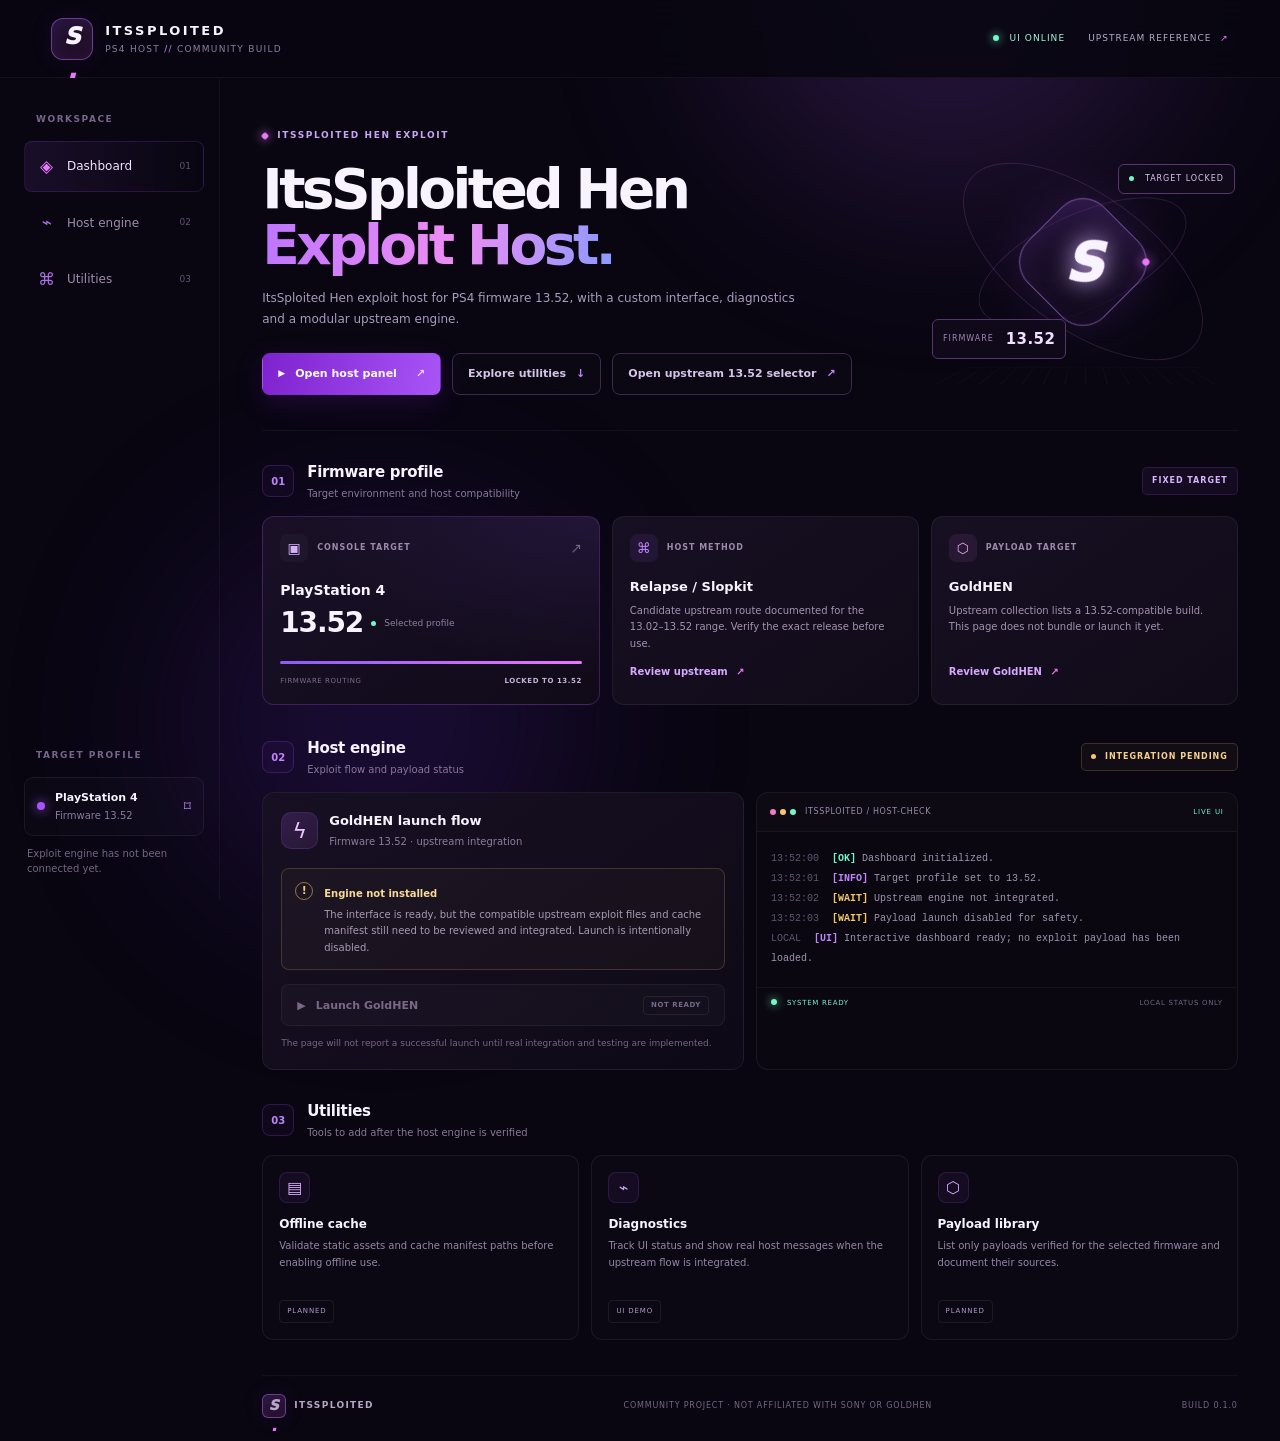
==== index.html @ a87679b8 "Add files via upload" ====
<!doctype html>
<html lang="en">
<head>
  <meta charset="utf-8">
  <meta name="viewport" content="width=device-width, initial-scale=1">
  <meta name="theme-color" content="#090611">
  <meta name="description" content="ItsSploited PS4 Host — firmware 13.52 project.">
  <title>ItsSploited // PS4 Host</title>
  <link rel="stylesheet" href="assets__css__main.css">
</head>
<body>
  <div class="ambient ambient-a"></div><div class="ambient ambient-b"></div>
  <header class="topbar">
    <a class="brand" href="./" aria-label="ItsSploited home">
      <span class="logo">S<span>.</span></span>
      <span class="brand-copy"><strong>ITSSPLOITED</strong><small>PS4 HOST <i>//</i> COMMUNITY BUILD</small></span>
    </a>
    <div class="top-right">
      <span class="connection"><i></i> UI ONLINE</span>
      <a class="github-link" href="https://github.com/eddieygaming/ps4aio" target="_blank" rel="noopener noreferrer">UPSTREAM REFERENCE <span>↗</span></a>
    </div>
  </header>

  <main class="shell">
    <aside class="sidebar">
      <div class="side-label">WORKSPACE</div>
      <a class="nav-item active" href="#dashboard"><span class="nav-icon">◈</span> Dashboard <b>01</b></a>
      <a class="nav-item" href="#host"><span class="nav-icon">⌁</span> Host engine <b>02</b></a>
      <a class="nav-item" href="#utilities"><span class="nav-icon">⌘</span> Utilities <b>03</b></a>
      <div class="sidebar-bottom">
        <div class="side-label">TARGET PROFILE</div>
        <div class="target-mini"><span class="ps-dot"></span><div><strong>PlayStation 4</strong><small>Firmware 13.52</small></div><span class="lock">⌑</span></div>
        <div class="sidebar-note">Exploit engine has not been connected yet.</div>
      </div>
    </aside>

    <div class="content" id="dashboard">
      <section class="hero">
        <div class="hero-copy">
          <div class="eyebrow"><span></span> ITSSPLOITED HEN EXPLOIT</div>
          <h1>ItsSploited Hen<br><em>Exploit Host.</em></h1>
          <p>ItsSploited Hen exploit host for PS4 firmware 13.52, with a custom interface, diagnostics and a modular upstream engine.</p>
          <div class="hero-actions">
            <a class="btn btn-primary" href="#host"><span class="play">▶</span> Open host panel <span class="arrow">↗</span></a>
            <a class="btn btn-quiet" href="#utilities">Explore utilities <span>↓</span></a>
            <a class="btn btn-quiet" href="relapse__version-selector.html">Open upstream 13.52 selector <span>↗</span></a>
          </div>
        </div>
        <div class="hero-art" aria-hidden="true">
          <div class="orbit orbit-one"></div><div class="orbit orbit-two"></div>
          <div class="core"><span>S</span><i></i></div>
          <div class="float-tag tag-top"><span class="tiny-pulse"></span> TARGET LOCKED</div>
          <div class="float-tag tag-bottom"><small>FIRMWARE</small><strong>13.52</strong></div>
          <div class="grid-floor"></div>
        </div>
      </section>

      <section class="section-title">
        <div><span class="section-number">01</span><div><h2>Firmware profile</h2><p>Target environment and host compatibility</p></div></div>
        <span class="pill pill-purple">FIXED TARGET</span>
      </section>
      <section class="profile-grid">
        <article class="profile-card main-profile">
          <div class="card-top"><span class="device-icon">▣</span><span class="tiny-label">CONSOLE TARGET</span><span class="corner-mark">↗</span></div>
          <div class="profile-name">PlayStation 4</div>
          <div class="firmware-line"><strong>13.52</strong><span class="verified-dot"></span><span>Selected profile</span></div>
          <div class="progress-track"><span></span></div>
          <div class="profile-bottom"><span>FIRMWARE ROUTING</span><strong>LOCKED TO 13.52</strong></div>
        </article>
        <article class="profile-card compact-card">
          <div class="card-top"><span class="device-icon purple">⌘</span><span class="tiny-label">HOST METHOD</span></div>
          <h3>Relapse / Slopkit</h3>
          <p>Candidate upstream route documented for the 13.02–13.52 range. Verify the exact release before use.</p>
          <a href="https://github.com/eddieygaming/ps4aio" target="_blank" rel="noopener noreferrer" class="text-link">Review upstream <span>↗</span></a>
        </article>
        <article class="profile-card compact-card">
          <div class="card-top"><span class="device-icon pink">⬡</span><span class="tiny-label">PAYLOAD TARGET</span></div>
          <h3>GoldHEN</h3>
          <p>Upstream collection lists a 13.52-compatible build. This page does not bundle or launch it yet.</p>
          <a href="https://github.com/GoldHEN/GoldHEN" target="_blank" rel="noopener noreferrer" class="text-link">Review GoldHEN <span>↗</span></a>
        </article>
      </section>

      <section class="section-title host-title" id="host">
        <div><span class="section-number">02</span><div><h2>Host engine</h2><p>Exploit flow and payload status</p></div></div>
        <span class="pill pill-amber"><i></i> INTEGRATION PENDING</span>
      </section>
      <section class="engine-layout">
        <article class="engine-card">
          <div class="engine-heading"><div class="engine-icon">ϟ</div><div><h3>GoldHEN launch flow</h3><p>Firmware 13.52 · upstream integration</p></div></div>
          <div class="warning-box"><span>!</span><div><strong>Engine not installed</strong><p>The interface is ready, but the compatible upstream exploit files and cache manifest still need to be reviewed and integrated. Launch is intentionally disabled.</p></div></div>
          <button class="btn btn-disabled" id="launchButton" disabled><span>▶</span> Launch GoldHEN <small>NOT READY</small></button>
          <p class="fineprint">The page will not report a successful launch until real integration and testing are implemented.</p>
        </article>
        <article class="terminal-card">
          <div class="terminal-top"><div><span class="terminal-dot"></span><span class="terminal-dot"></span><span class="terminal-dot"></span></div><span>ITSSPLOITED / HOST-CHECK</span><span class="live-label">LIVE UI</span></div>
          <div class="terminal-body" id="terminal" aria-live="polite">
            <p><time>13:52:00</time> <b class="ok">[OK]</b> Dashboard initialized.</p>
            <p><time>13:52:01</time> <b class="info">[INFO]</b> Target profile set to 13.52.</p>
            <p><time>13:52:02</time> <b class="wait">[WAIT]</b> Upstream engine not integrated.</p>
            <p><time>13:52:03</time> <b class="wait">[WAIT]</b> Payload launch disabled for safety.</p>
          </div>
          <div class="terminal-bottom"><span><i></i> SYSTEM READY</span><span>LOCAL STATUS ONLY</span></div>
        </article>
      </section>

      <section class="section-title" id="utilities">
        <div><span class="section-number">03</span><div><h2>Utilities</h2><p>Tools to add after the host engine is verified</p></div></div>
      </section>
      <section class="utility-grid">
        <article class="utility-card"><div class="utility-icon">▤</div><h3>Offline cache</h3><p>Validate static assets and cache manifest paths before enabling offline use.</p><span class="utility-state">PLANNED</span></article>
        <article class="utility-card"><div class="utility-icon">⌁</div><h3>Diagnostics</h3><p>Track UI status and show real host messages when the upstream flow is integrated.</p><span class="utility-state">UI DEMO</span></article>
        <article class="utility-card"><div class="utility-icon">⬡</div><h3>Payload library</h3><p>List only payloads verified for the selected firmware and document their sources.</p><span class="utility-state">PLANNED</span></article>
      </section>

      <footer><div class="footer-brand"><span class="logo mini">S<span>.</span></span><strong>ITSSPLOITED</strong></div><span>COMMUNITY PROJECT · NOT AFFILIATED WITH SONY OR GOLDHEN</span><span>BUILD 0.1.0</span></footer>
    </div>
  </main>
  <script src="assets__js__app.js"></script>
</body>
</html>
---- assets__css__main.css ----
:root{--bg:#090611;--bg2:#100a1b;--panel:#130d20;--panel2:#181025;--line:#302044;--purple:#a855f7;--pink:#e879f9;--text:#f8f3ff;--muted:#a99bbd;--dim:#766886;--green:#75f6c6;--amber:#f6c86b}
*{box-sizing:border-box}html{scroll-behavior:smooth;scroll-padding-top:90px}body{margin:0;min-height:100vh;background:var(--bg);color:var(--text);font:14px/1.5 Inter,ui-sans-serif,system-ui,-apple-system,"Segoe UI",sans-serif;overflow-x:hidden}.ambient{position:fixed;pointer-events:none;filter:blur(100px);opacity:.18;border-radius:50%;z-index:-1}.ambient-a{width:460px;height:460px;right:8%;top:-260px;background:#a855f7}.ambient-b{width:400px;height:400px;left:14%;top:520px;background:#6d28d9}
a{color:inherit;text-decoration:none}.topbar{height:78px;border-bottom:1px solid #ffffff0c;display:flex;align-items:center;justify-content:space-between;padding:0 clamp(18px,4vw,58px);background:#090611df;backdrop-filter:blur(18px);position:sticky;top:0;z-index:10}.brand{display:flex;align-items:center;gap:12px}.logo{width:42px;height:42px;border:1px solid #b76aff80;border-radius:12px;display:grid;place-items:center;font-size:23px;font-weight:950;font-style:italic;background:linear-gradient(145deg,#a855f72c,#ec48991b);box-shadow:inset 0 0 18px #a855f71a,0 0 24px #a855f714}.logo span{color:#e879f9}.brand-copy strong{display:block;font-size:13px;letter-spacing:.19em}.brand-copy small{display:block;color:#8f7da4;font-size:9px;letter-spacing:.14em;margin-top:3px}.brand-copy i{font-style:normal;color:#c084fc}.top-right{display:flex;align-items:center;gap:23px}.connection{font-size:9px;letter-spacing:.12em;color:#a6f5d5}.connection i,.terminal-bottom i{display:inline-block;width:6px;height:6px;background:var(--green);border-radius:50%;margin-right:7px;box-shadow:0 0 10px #75f6c6}.github-link{font-size:9px;letter-spacing:.11em;color:#b7a8c8}.github-link span{color:var(--pink);margin-left:5px}
.shell{display:grid;grid-template-columns:220px minmax(0,1fr);max-width:1480px;margin:0 auto}.sidebar{border-right:1px solid #ffffff0b;min-height:calc(100vh - 78px);padding:35px 15px 24px 24px;position:sticky;top:78px;height:calc(100vh - 78px);display:flex;flex-direction:column}.side-label{font-size:9px;color:#77668c;letter-spacing:.17em;font-weight:800;margin:0 0 14px 12px}.nav-item{display:flex;align-items:center;gap:11px;padding:12px;border-radius:8px;color:#9d8cae;font-size:12px;margin-bottom:5px;border:1px solid transparent}.nav-item .nav-icon{font-size:17px;color:#ad72e9;width:19px;text-align:center}.nav-item b{margin-left:auto;font-size:9px;color:#655373;font-weight:500}.nav-item.active{background:linear-gradient(90deg,#a855f71b,transparent);border-color:#a855f72b;color:#f1e5ff}.nav-item.active .nav-icon{color:#e879f9}.sidebar-bottom{margin-top:auto}.target-mini{display:flex;align-items:center;gap:10px;background:#ffffff04;border:1px solid #ffffff10;padding:12px;border-radius:9px}.ps-dot{width:8px;height:8px;border-radius:50%;background:#a855f7;box-shadow:0 0 12px #a855f7}.target-mini strong{display:block;font-size:11px}.target-mini small{display:block;color:#8b7a9c;font-size:10px;margin-top:2px}.lock{margin-left:auto;color:#b88cf5}.sidebar-note{font-size:10px;color:#756583;line-height:1.5;padding:10px 3px 0}
.content{padding:0 clamp(20px,3.3vw,48px);min-width:0}.hero{display:grid;grid-template-columns:minmax(0,1fr) 310px;align-items:center;gap:20px;padding:51px 0 35px;min-height:315px;border-bottom:1px solid #ffffff0b}.eyebrow{display:flex;align-items:center;gap:9px;color:#c9a4f5;font-size:9px;font-weight:800;letter-spacing:.18em}.eyebrow span{width:6px;height:6px;border-radius:2px;transform:rotate(45deg);background:var(--pink);box-shadow:0 0 10px var(--pink)}h1{font-size:clamp(39px,4.3vw,61px);letter-spacing:-.065em;line-height:1.02;margin:18px 0 15px;font-weight:850}h1 em{font-style:normal;background:linear-gradient(95deg,#bd75ff,#ee8df3 55%,#8b9aff);-webkit-background-clip:text;background-clip:text;color:transparent}.hero-copy>p{max-width:540px;color:var(--muted);font-size:12px;line-height:1.8;margin:0}.hero-actions{display:flex;gap:11px;flex-wrap:wrap;margin-top:22px}.btn{min-height:42px;border:1px solid transparent;border-radius:8px;padding:0 15px;display:inline-flex;align-items:center;justify-content:center;gap:10px;font:700 11px/1 system-ui;cursor:pointer;transition:transform .16s,border-color .16s,filter .16s}.btn:hover:not(:disabled){transform:translateY(-1px);filter:brightness(1.08)}.btn:focus-visible,a:focus-visible{outline:2px solid #f0abfc;outline-offset:3px}.btn-primary{background:linear-gradient(105deg,#7e22ce,#a855f7);box-shadow:0 8px 28px #7e22ce30;color:#fff}.btn-primary .play{font-size:9px}.arrow{margin-left:9px;color:#f4d9ff}.btn-quiet{border-color:#3b2a4e;background:#ffffff03;color:#d5c4e7}.btn-quiet span{color:#c084fc}
.hero-art{height:245px;position:relative;display:grid;place-items:center;overflow:hidden}.orbit{position:absolute;border:1px solid #bd7aff29;border-radius:50%;transform:rotate(-25deg)}.orbit-one{width:225px;height:95px}.orbit-two{width:280px;height:135px;transform:rotate(36deg);border-color:#ed88f526}.core{width:108px;height:108px;display:grid;place-items:center;border:1px solid #c084fc88;border-radius:30px;transform:rotate(45deg);background:linear-gradient(140deg,#a855f72b,#090611e8);box-shadow:0 0 50px #a855f729,inset 0 0 35px #a855f71a;z-index:1}.core span{transform:rotate(-45deg);font-size:53px;font-weight:950;font-style:italic;text-shadow:0 0 25px #d8b4fe}.core i{position:absolute;width:7px;height:7px;border-radius:50%;background:#e879f9;top:5px;right:5px;box-shadow:0 0 12px #e879f9}.float-tag{position:absolute;z-index:2;border:1px solid #56366d;background:#110b1cdd;backdrop-filter:blur(8px);border-radius:6px;padding:8px 10px;font-size:8px;letter-spacing:.12em;color:#d8c4ec}.tag-top{top:25px;right:3px}.tiny-pulse{display:inline-block;width:5px;height:5px;border-radius:50%;background:var(--green);margin-right:7px}.tag-bottom{left:4px;bottom:25px;display:flex;align-items:center;gap:12px}.tag-bottom small{font-size:8px;color:#9c87b1}.tag-bottom strong{font-size:15px;color:#f0dfff;letter-spacing:.03em}.grid-floor{position:absolute;bottom:-100px;width:330px;height:180px;opacity:.22;background-image:linear-gradient(#a855f7 1px,transparent 1px),linear-gradient(90deg,#a855f7 1px,transparent 1px);background-size:24px 24px;transform:perspective(130px) rotateX(55deg);mask-image:linear-gradient(transparent,#000)}
.section-title{display:flex;align-items:center;justify-content:space-between;gap:12px;margin:30px 0 15px}.section-title>div{display:flex;align-items:center;gap:13px}.section-number{width:32px;height:32px;display:grid;place-items:center;border:1px solid #a855f737;background:#a855f70b;border-radius:8px;color:#c084fc;font-size:10px;font-weight:800}.section-title h2{font-size:15px;letter-spacing:-.02em;margin:0}.section-title p{font-size:10px;color:#897899;margin:3px 0 0}.pill{font-size:8px;letter-spacing:.12em;font-weight:800;padding:7px 9px;border-radius:5px}.pill-purple{color:#d8b4fe;background:#a855f712;border:1px solid #a855f72b}.pill-amber{color:#f5d18b;background:#f6c86b0a;border:1px solid #f6c86b30}.pill-amber i{display:inline-block;width:5px;height:5px;background:var(--amber);border-radius:50%;margin-right:5px}
.profile-grid{display:grid;grid-template-columns:1.1fr 1fr 1fr;gap:12px}.profile-card{min-width:0;border:1px solid #ffffff10;border-radius:12px;background:linear-gradient(145deg,#171023,#100a18);padding:17px;position:relative;overflow:hidden}.main-profile{border-color:#7f40ad5c;background:radial-gradient(ellipse at 100% 0%,#8b5cf61c,transparent 60%),linear-gradient(145deg,#191027,#100a18)}.card-top{display:flex;align-items:center;gap:9px}.device-icon{width:28px;height:28px;border-radius:7px;display:grid;place-items:center;background:#ffffff07;color:#d5b0ff;font-size:14px}.device-icon.purple{color:#c084fc;background:#a855f716}.device-icon.pink{color:#f0abfc;background:#e879f916}.tiny-label{font-size:8px;letter-spacing:.12em;color:#9c8aac;font-weight:750}.corner-mark{margin-left:auto;color:#756382}.profile-name{font-size:14px;font-weight:750;margin-top:18px}.firmware-line{display:flex;align-items:center;gap:8px;margin-top:1px}.firmware-line strong{font-size:28px;letter-spacing:-.04em}.firmware-line>span:last-child{font-size:9px;color:#8e7e9e}.verified-dot{width:5px;height:5px;border-radius:50%;background:var(--green)}.progress-track{height:3px;background:#ffffff0b;border-radius:5px;margin:17px 0 12px;overflow:hidden}.progress-track span{display:block;width:100%;height:100%;background:linear-gradient(90deg,#8b5cf6,#e879f9);box-shadow:0 0 10px #a855f7}.profile-bottom{display:flex;justify-content:space-between;gap:6px;font-size:7px;letter-spacing:.08em;color:#7e6c8e}.profile-bottom strong{color:#c7b3d9;font-size:7px}.compact-card h3{font-size:13px;margin:15px 0 6px}.compact-card p{font-size:10px;color:#a294b1;line-height:1.65;min-height:49px;margin:0}.text-link{display:inline-block;margin-top:12px;color:#d6a8ff;font-size:10px;font-weight:700}.text-link span{color:#e879f9;margin-left:5px}
.host-title{margin-top:32px}.engine-layout{display:grid;grid-template-columns:1fr 1fr;gap:12px}.engine-card,.terminal-card{border:1px solid #ffffff10;background:linear-gradient(145deg,#171023,#0e0916);border-radius:12px;padding:18px;min-width:0}.engine-heading{display:flex;align-items:center;gap:11px}.engine-icon{width:37px;height:37px;display:grid;place-items:center;border-radius:10px;color:#e9c5ff;font-size:22px;background:linear-gradient(140deg,#a855f733,#e879f916);border:1px solid #a855f72b}.engine-heading h3{font-size:13px;margin:0}.engine-heading p{font-size:10px;color:#8e7c9e;margin:3px 0 0}.warning-box{display:flex;gap:11px;padding:13px;margin:19px 0 14px;border:1px solid #f6c86b30;background:#f6c86b08;border-radius:8px}.warning-box>span{flex:none;display:grid;place-items:center;width:18px;height:18px;border-radius:50%;border:1px solid #f6c86b8a;color:var(--amber);font-size:11px;font-weight:800}.warning-box strong{font-size:10px;color:#f8d996}.warning-box p{font-size:10px;line-height:1.65;color:#a89bb4;margin:4px 0 0}.btn-disabled{width:100%;background:#ffffff06;border-color:#ffffff0d;color:#776987;cursor:not-allowed;justify-content:flex-start}.btn-disabled small{margin-left:auto;border:1px solid #ffffff13;padding:5px 7px;border-radius:4px;font-size:7px;letter-spacing:.08em}.fineprint{font-size:9px;color:#776786;line-height:1.6;margin:10px 0 0}
.terminal-card{padding:0;overflow:hidden;background:#0a0710}.terminal-top{height:39px;display:flex;align-items:center;gap:9px;padding:0 13px;border-bottom:1px solid #ffffff0b;background:#ffffff03}.terminal-top>div{display:flex;gap:4px}.terminal-dot{width:6px;height:6px;border-radius:50%;background:#7d4b9b}.terminal-dot:first-child{background:#f17cbd}.terminal-dot:nth-child(2){background:#f6c86b}.terminal-dot:nth-child(3){background:#75f6c6}.terminal-top>span:nth-child(2){font-size:8px;letter-spacing:.08em;color:#9d8aad}.live-label{margin-left:auto;color:#75f6c6;font-size:7px;letter-spacing:.12em}.terminal-body{padding:17px 14px;min-height:155px;font:10px/2 ui-monospace,SFMono-Regular,Consolas,monospace;color:#a294b1}.terminal-body p{margin:0;white-space:normal;overflow-wrap:anywhere}.terminal-body time{color:#635471;margin-right:7px}.terminal-body b{font-weight:600}.ok{color:#75f6c6}.info{color:#c084fc}.wait{color:#f6c86b}.terminal-bottom{display:flex;justify-content:space-between;padding:10px 14px;border-top:1px solid #ffffff0b;font-size:7px;letter-spacing:.1em;color:#756585}.terminal-bottom span:first-child{color:#75f6c6}
.utility-grid{display:grid;grid-template-columns:repeat(3,1fr);gap:12px}.utility-card{border:1px solid #ffffff10;background:#ffffff03;border-radius:11px;padding:16px}.utility-icon{width:31px;height:31px;display:grid;place-items:center;border:1px solid #a855f72a;background:#a855f710;border-radius:8px;color:#d5a7ff;font-size:16px}.utility-card h3{font-size:12px;margin:12px 0 5px}.utility-card p{font-size:10px;line-height:1.65;color:#9786a7;margin:0;min-height:49px}.utility-state{display:inline-block;margin-top:13px;font-size:7px;letter-spacing:.12em;color:#b39acb;border:1px solid #ffffff12;border-radius:4px;padding:5px 7px}
footer{display:flex;align-items:center;justify-content:space-between;gap:12px;margin-top:35px;padding:18px 0 23px;border-top:1px solid #ffffff0b;color:#766784;font-size:8px;letter-spacing:.1em}.footer-brand{display:flex;align-items:center;gap:8px;color:#b8a6c9}.footer-brand strong{font-size:9px;letter-spacing:.15em}.logo.mini{width:24px;height:24px;border-radius:6px;font-size:14px}
@media(max-width:1000px){.shell{grid-template-columns:1fr}.sidebar{display:none}.hero{grid-template-columns:1fr 230px}.profile-grid{grid-template-columns:1fr 1fr}.main-profile{grid-column:span 2}.engine-layout{grid-template-columns:1fr 1fr}.content{padding:0 24px}}
@media(max-width:700px){.topbar{height:66px;padding:0 16px}.connection{display:none}.top-right{gap:0}.github-link{font-size:8px}.brand-copy strong{font-size:11px}.brand-copy small{font-size:8px}.logo{width:36px;height:36px}.content{padding:0 16px}.hero{grid-template-columns:1fr;padding:39px 0 25px}.hero-art{height:185px;grid-row:1;max-width:360px;width:100%;margin:0 auto}.hero-copy{grid-row:2}h1{font-size:46px}.hero-copy>p{font-size:12px}.section-title{align-items:flex-start}.section-title p{max-width:240px}.pill{white-space:nowrap}.profile-grid,.engine-layout,.utility-grid{grid-template-columns:1fr}.main-profile{grid-column:auto}.compact-card p,.utility-card p{min-height:0}.terminal-body{min-height:145px}footer{align-items:flex-start;flex-direction:column;gap:10px}.terminal-top>span:nth-child(2){font-size:7px}}
@media(prefers-reduced-motion:reduce){html{scroll-behavior:auto}*,*::before,*::after{transition:none!important}}
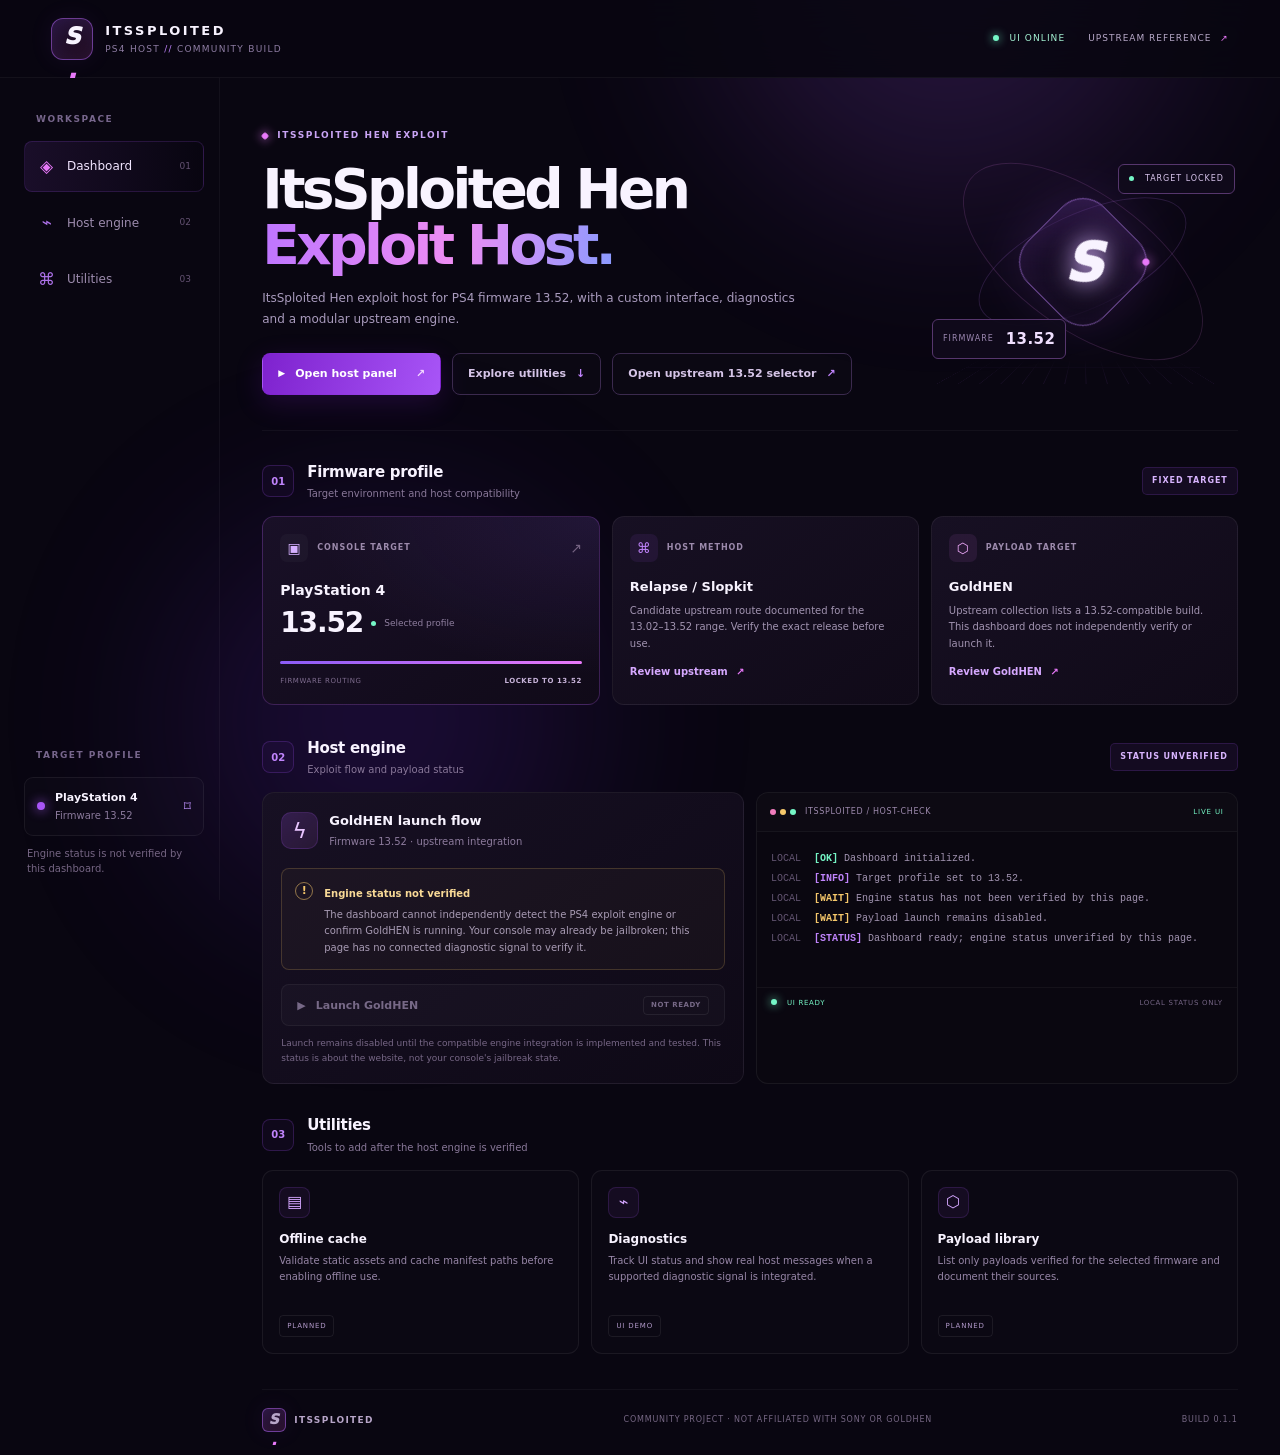
==== commit 30220a2c: "Update index.html" ====
--- a/index.html
+++ b/index.html
@@ -30,7 +30,7 @@
       <div class="sidebar-bottom">
         <div class="side-label">TARGET PROFILE</div>
         <div class="target-mini"><span class="ps-dot"></span><div><strong>PlayStation 4</strong><small>Firmware 13.52</small></div><span class="lock">⌑</span></div>
-        <div class="sidebar-note">Exploit engine has not been connected yet.</div>
+        <div class="sidebar-note">Engine status is not verified by this dashboard.</div>
       </div>
     </aside>
 
@@ -76,31 +76,31 @@
         <article class="profile-card compact-card">
           <div class="card-top"><span class="device-icon pink">⬡</span><span class="tiny-label">PAYLOAD TARGET</span></div>
           <h3>GoldHEN</h3>
-          <p>Upstream collection lists a 13.52-compatible build. This page does not bundle or launch it yet.</p>
+          <p>Upstream collection lists a 13.52-compatible build. This dashboard does not independently verify or launch it.</p>
           <a href="https://github.com/GoldHEN/GoldHEN" target="_blank" rel="noopener noreferrer" class="text-link">Review GoldHEN <span>↗</span></a>
         </article>
       </section>
 
       <section class="section-title host-title" id="host">
         <div><span class="section-number">02</span><div><h2>Host engine</h2><p>Exploit flow and payload status</p></div></div>
-        <span class="pill pill-amber"><i></i> INTEGRATION PENDING</span>
+        <span class="pill pill-purple"><i></i> STATUS UNVERIFIED</span>
       </section>
       <section class="engine-layout">
         <article class="engine-card">
           <div class="engine-heading"><div class="engine-icon">ϟ</div><div><h3>GoldHEN launch flow</h3><p>Firmware 13.52 · upstream integration</p></div></div>
-          <div class="warning-box"><span>!</span><div><strong>Engine not installed</strong><p>The interface is ready, but the compatible upstream exploit files and cache manifest still need to be reviewed and integrated. Launch is intentionally disabled.</p></div></div>
+          <div class="warning-box"><span>!</span><div><strong>Engine status not verified</strong><p>The dashboard cannot independently detect the PS4 exploit engine or confirm GoldHEN is running. Your console may already be jailbroken; this page has no connected diagnostic signal to verify it.</p></div></div>
           <button class="btn btn-disabled" id="launchButton" disabled><span>▶</span> Launch GoldHEN <small>NOT READY</small></button>
-          <p class="fineprint">The page will not report a successful launch until real integration and testing are implemented.</p>
+          <p class="fineprint">Launch remains disabled until the compatible engine integration is implemented and tested. This status is about the website, not your console's jailbreak state.</p>
         </article>
         <article class="terminal-card">
           <div class="terminal-top"><div><span class="terminal-dot"></span><span class="terminal-dot"></span><span class="terminal-dot"></span></div><span>ITSSPLOITED / HOST-CHECK</span><span class="live-label">LIVE UI</span></div>
           <div class="terminal-body" id="terminal" aria-live="polite">
-            <p><time>13:52:00</time> <b class="ok">[OK]</b> Dashboard initialized.</p>
-            <p><time>13:52:01</time> <b class="info">[INFO]</b> Target profile set to 13.52.</p>
-            <p><time>13:52:02</time> <b class="wait">[WAIT]</b> Upstream engine not integrated.</p>
-            <p><time>13:52:03</time> <b class="wait">[WAIT]</b> Payload launch disabled for safety.</p>
+            <p><time>LOCAL</time> <b class="ok">[OK]</b> Dashboard initialized.</p>
+            <p><time>LOCAL</time> <b class="info">[INFO]</b> Target profile set to 13.52.</p>
+            <p><time>LOCAL</time> <b class="wait">[WAIT]</b> Engine status has not been verified by this page.</p>
+            <p><time>LOCAL</time> <b class="wait">[WAIT]</b> Payload launch remains disabled.</p>
           </div>
-          <div class="terminal-bottom"><span><i></i> SYSTEM READY</span><span>LOCAL STATUS ONLY</span></div>
+          <div class="terminal-bottom"><span><i></i> UI READY</span><span>LOCAL STATUS ONLY</span></div>
         </article>
       </section>
 
@@ -109,11 +109,11 @@
       </section>
       <section class="utility-grid">
         <article class="utility-card"><div class="utility-icon">▤</div><h3>Offline cache</h3><p>Validate static assets and cache manifest paths before enabling offline use.</p><span class="utility-state">PLANNED</span></article>
-        <article class="utility-card"><div class="utility-icon">⌁</div><h3>Diagnostics</h3><p>Track UI status and show real host messages when the upstream flow is integrated.</p><span class="utility-state">UI DEMO</span></article>
+        <article class="utility-card"><div class="utility-icon">⌁</div><h3>Diagnostics</h3><p>Track UI status and show real host messages when a supported diagnostic signal is integrated.</p><span class="utility-state">UI DEMO</span></article>
         <article class="utility-card"><div class="utility-icon">⬡</div><h3>Payload library</h3><p>List only payloads verified for the selected firmware and document their sources.</p><span class="utility-state">PLANNED</span></article>
       </section>
 
-      <footer><div class="footer-brand"><span class="logo mini">S<span>.</span></span><strong>ITSSPLOITED</strong></div><span>COMMUNITY PROJECT · NOT AFFILIATED WITH SONY OR GOLDHEN</span><span>BUILD 0.1.0</span></footer>
+      <footer><div class="footer-brand"><span class="logo mini">S<span>.</span></span><strong>ITSSPLOITED</strong></div><span>COMMUNITY PROJECT · NOT AFFILIATED WITH SONY OR GOLDHEN</span><span>BUILD 0.1.1</span></footer>
     </div>
   </main>
   <script src="assets__js__app.js"></script>
